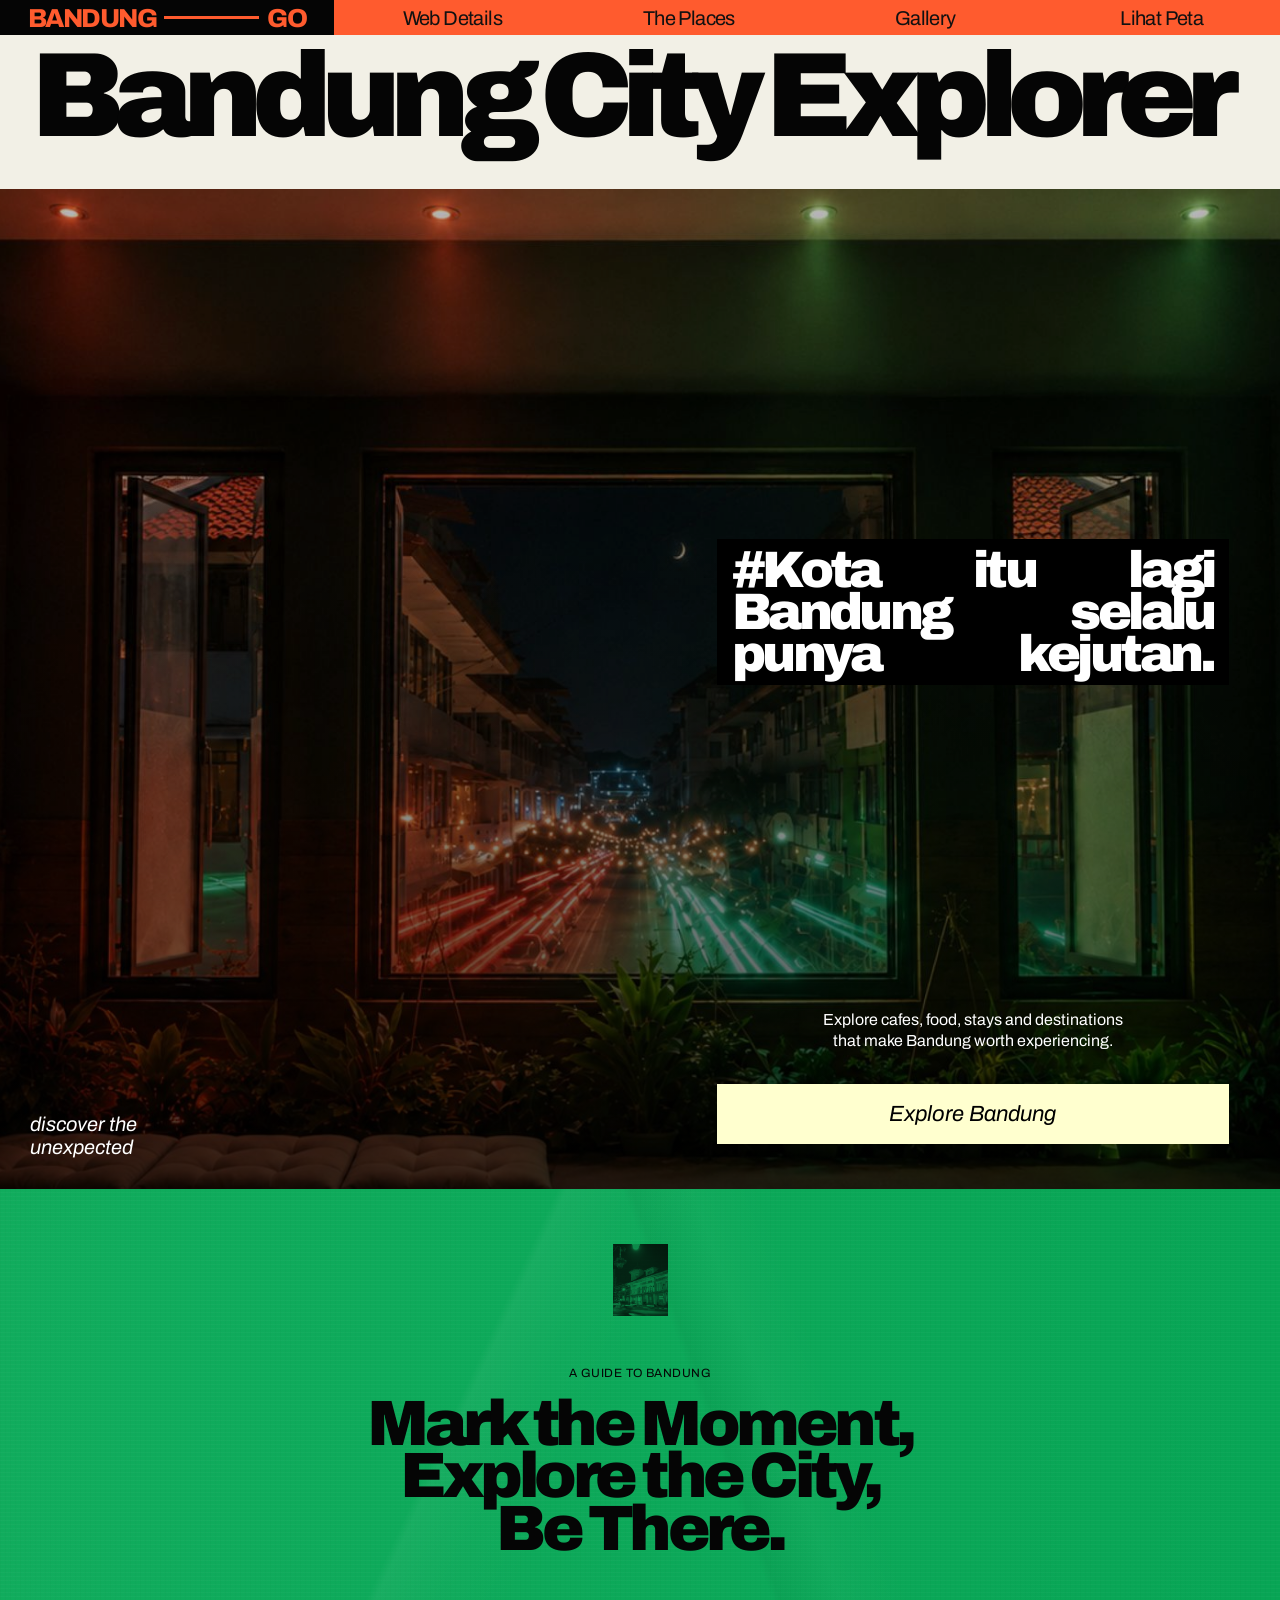
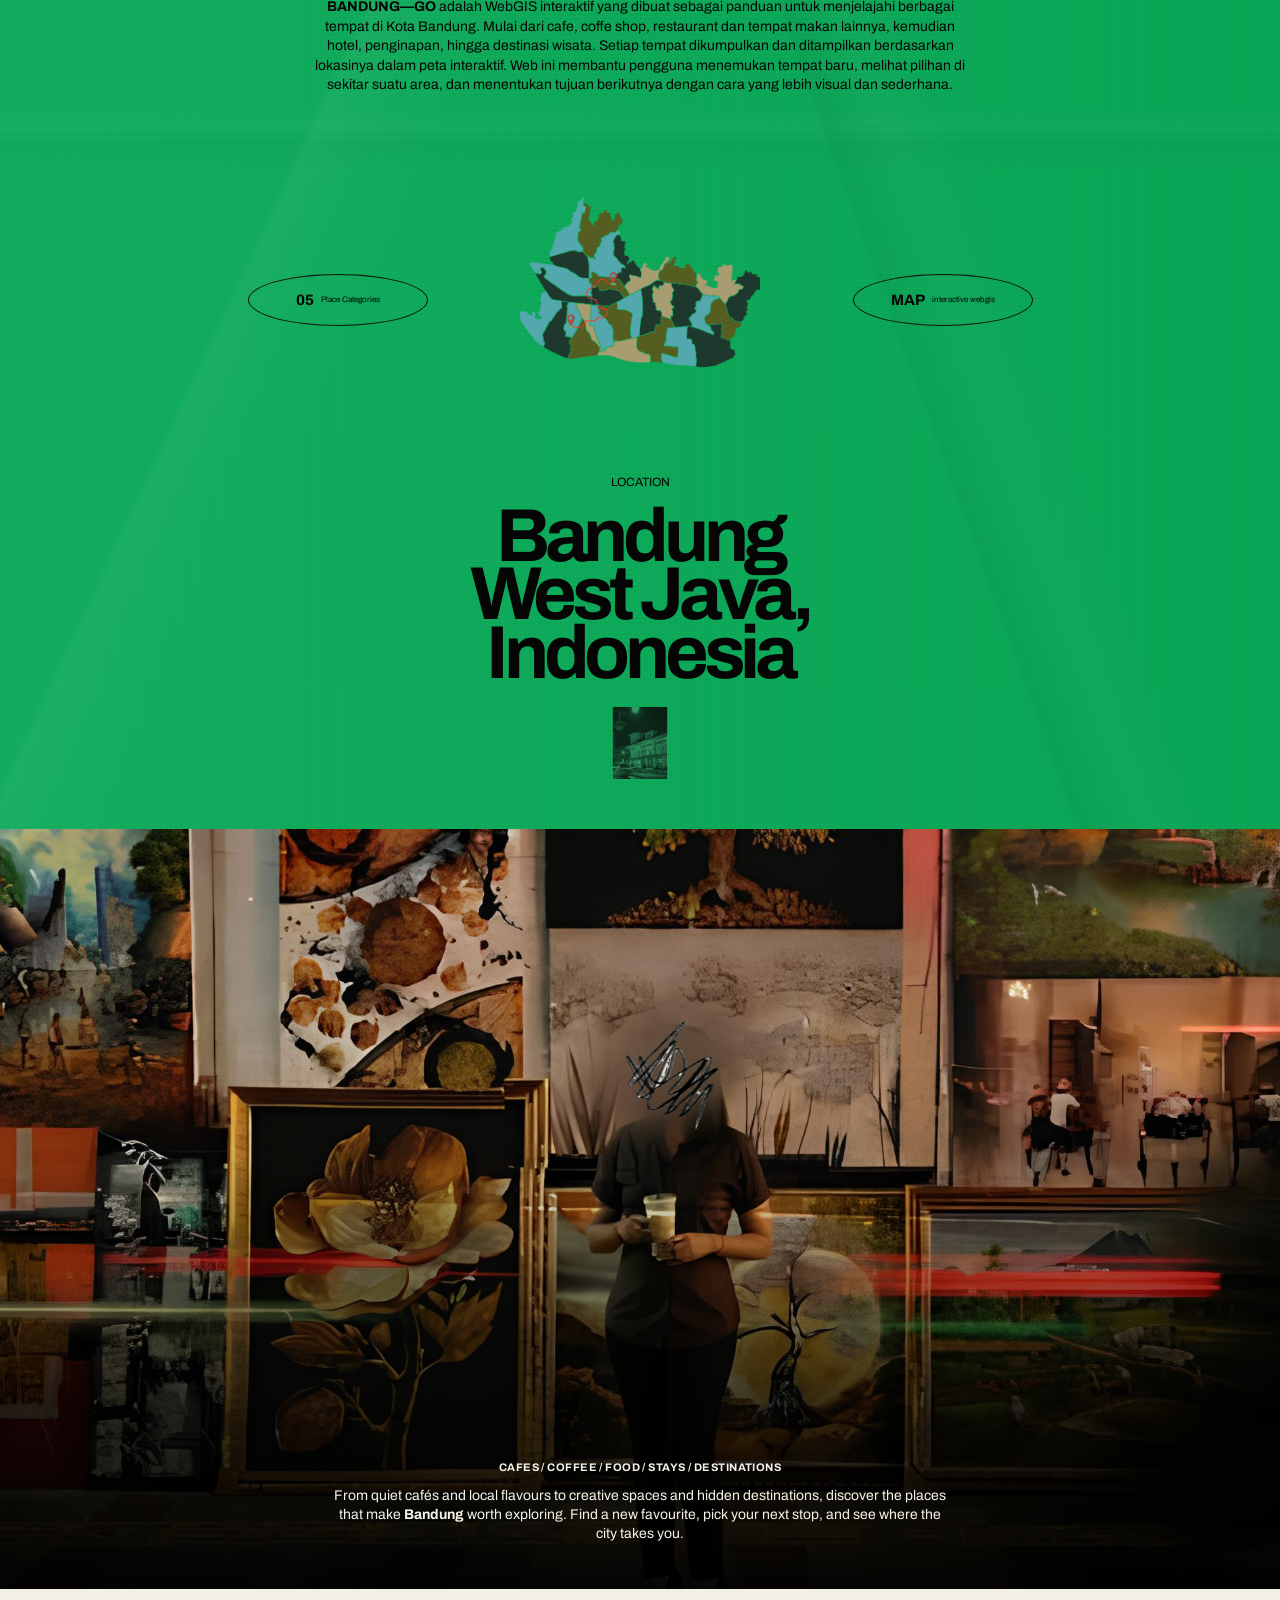
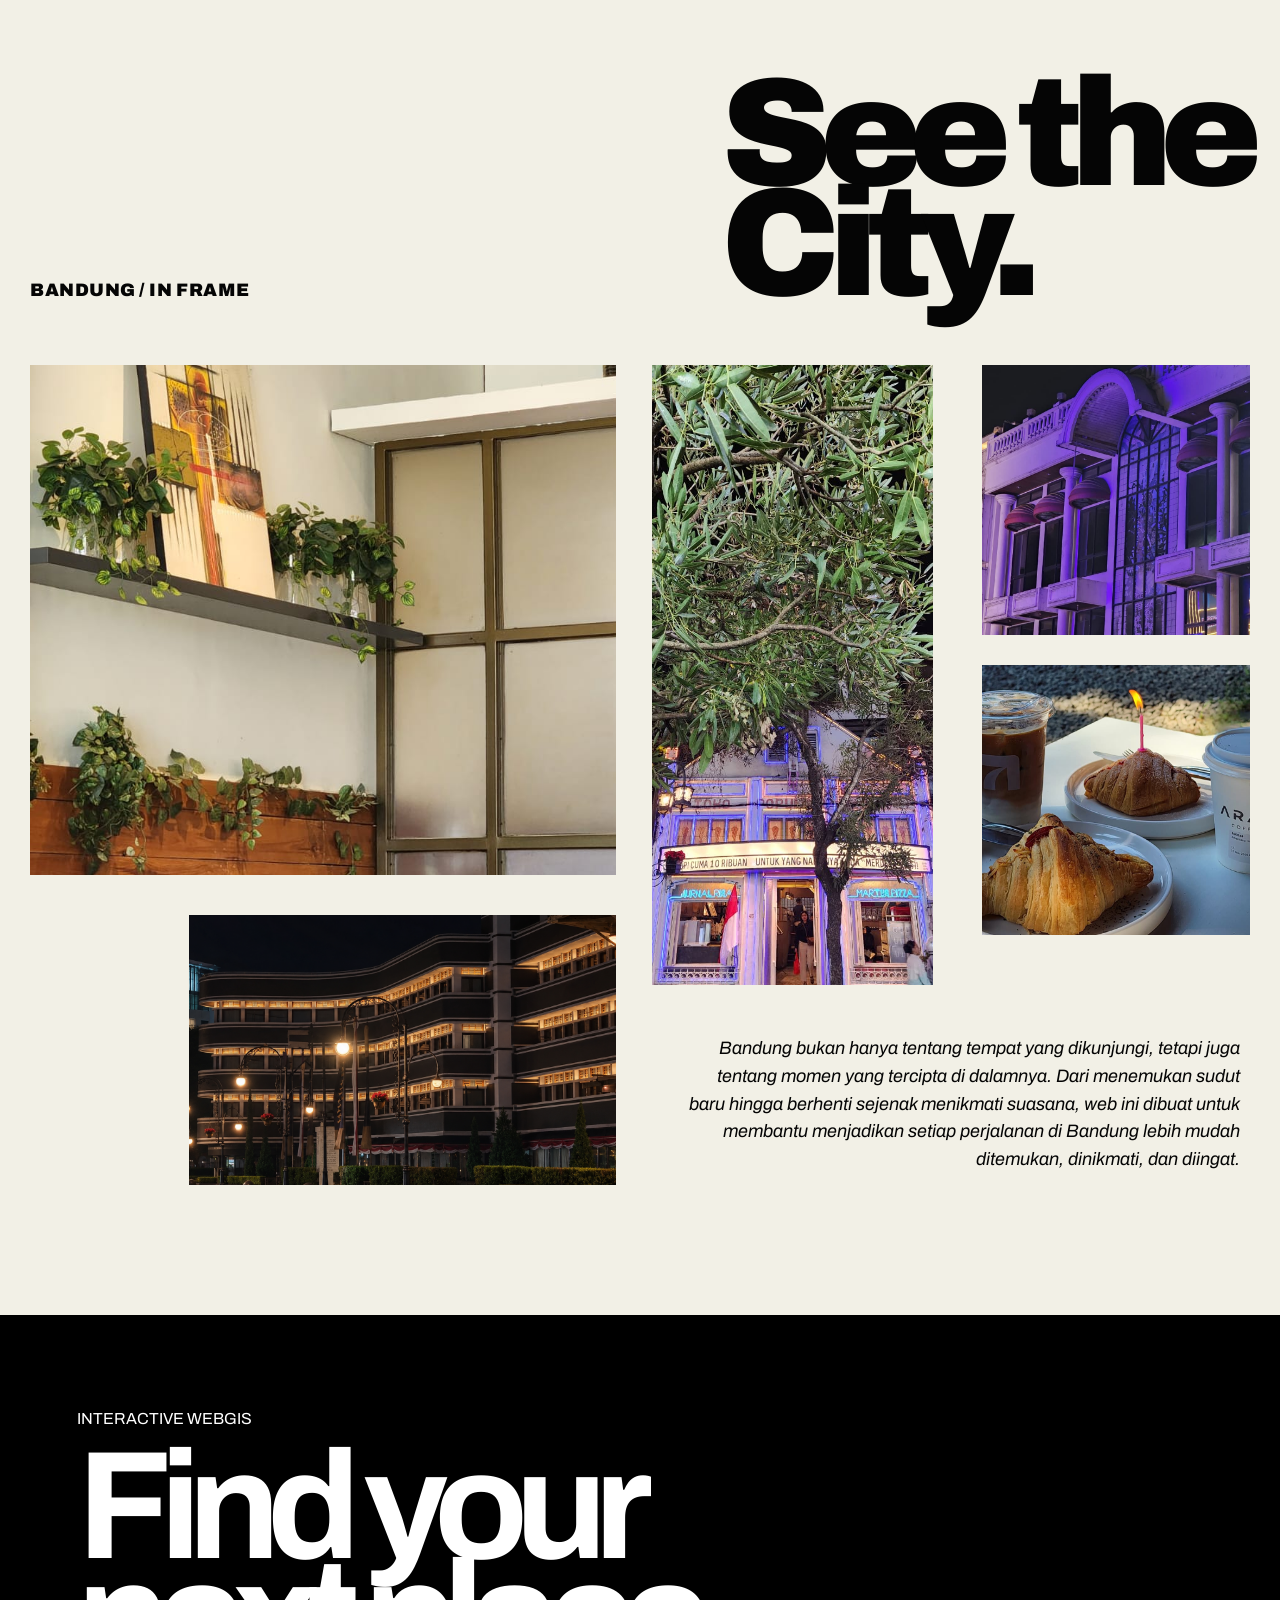
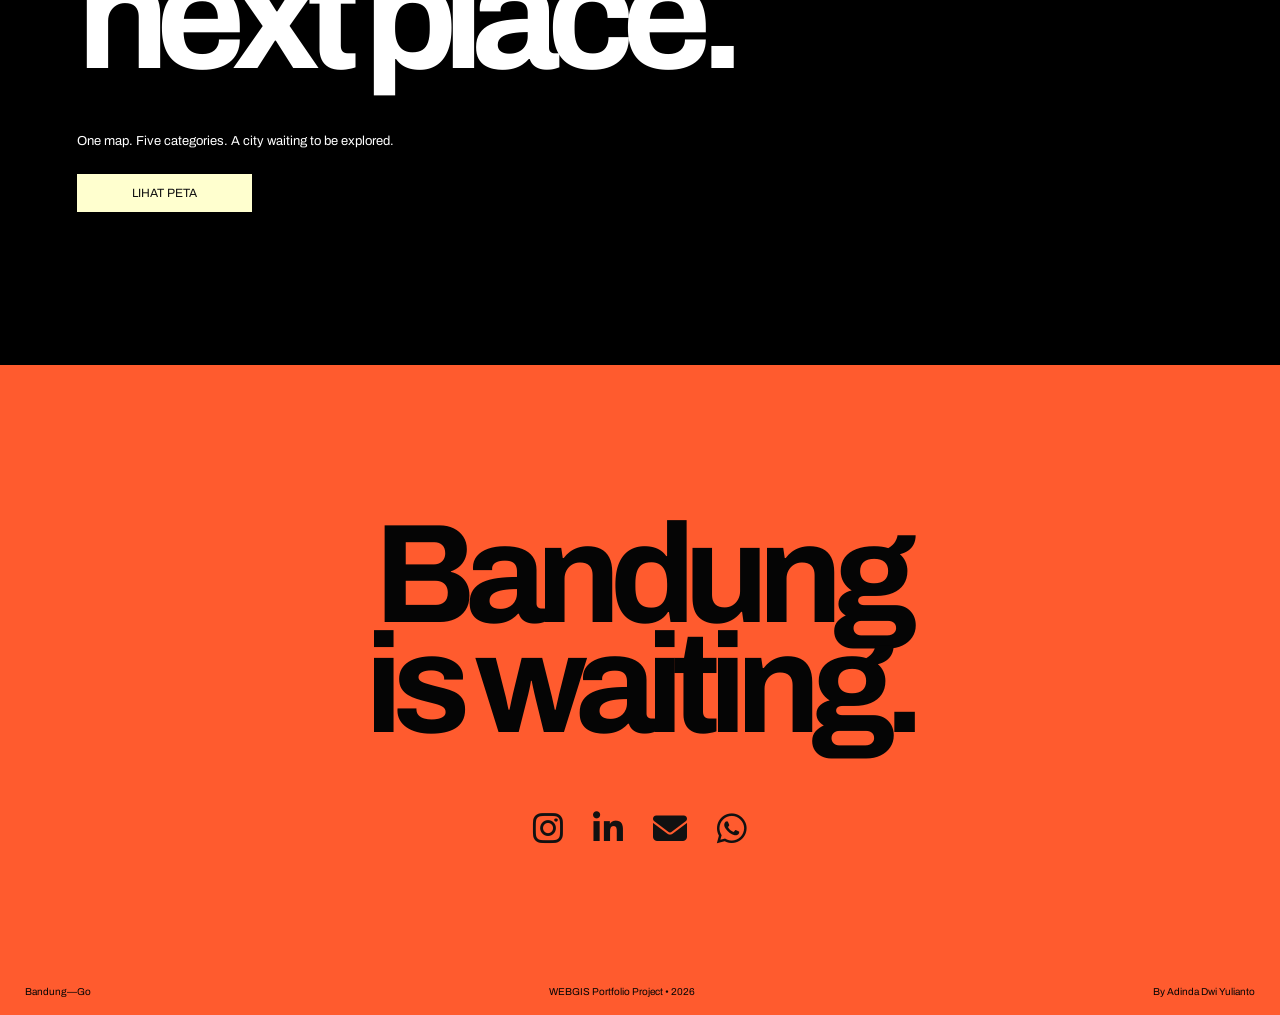
==== index.html @ 33337ced "Add files via upload" ====
<!DOCTYPE html>
<html lang="id">
<head>
  <meta charset="UTF-8">
  <meta name="viewport" content="width=device-width, initial-scale=1.0">
  <title>Bandung—Go | Discover Bandung</title>
  <link rel="stylesheet" href="css/style.css">
  <link rel="stylesheet" href="https://cdnjs.cloudflare.com/ajax/libs/font-awesome/6.7.2/css/all.min.css">
</head>

<body>

  <!-- NAVBAR -->
  <header class="navbar">

    <a class="brand" href="#home">
      <span>BANDUNG</span>
    <i></i>
    <span>GO</span>
    </a>

    <nav class="nav-links">
      <a href="#discover">Web Details</a>
      <a href="#places">The Places</a>
      <a href="#gallery">Gallery</a>
      <a href="map.html" class="map-link">
        Lihat Peta
      </a>
    </nav>
    <button class="menu-toggle" aria-label="Menu">☰</button>

  </header>

<main>

  <!-- PAGE MENU -->
  <section id="home" class="menu-section">
    <h1 class="menu-title">Bandung City Explorer</h1>
    
      <div class="menu-media">
        <img
          src="assets/img/HomePage.jpg" alt="Suasana malam Kota Bandung">

        <div class="menu-overlay-title">
          #Kota itu lagi<br>
          Bandung selalu punya kejutan.
        </div>

        <p class="menu-small left">
          discover the<br>
          unexpected
        </p>

        <div class="menu-action">
          <p class="menu-small right">
            Explore cafes, food, stays and destinations<br>
            that make Bandung worth experiencing.
          </p>

          <a href="map.html" class="menu-map-button">
            Explore Bandung
          </a>
        </div>
      </div>

  </section>

  <!-- 01 MAP DETAILS-->
  <section id="discover" class="green-section paper-texture">

    <div class="green-top-photo">
      <img src="assets/img/Page01A.jpg" alt="">
    </div>

    <p class="section-label">A GUIDE TO BANDUNG</p>

    <h2>
      Mark the Moment,<br>
      Explore the City,<br>
      Be There.
    </h2>

    <p class="green-description">
      <strong> BANDUNG—GO </strong>adalah WebGIS interaktif yang dibuat sebagai panduan untuk menjelajahi 
      berbagai tempat di Kota Bandung. Mulai dari cafe, coffe shop, restaurant dan tempat makan lainnya, 
      kemudian hotel, penginapan, hingga destinasi wisata. Setiap tempat dikumpulkan dan ditampilkan  
      berdasarkan lokasinya dalam peta interaktif. Web ini membantu pengguna menemukan tempat baru,  
      melihat pilihan di sekitar suatu area, dan menentukan tujuan berikutnya dengan cara yang lebih visual dan 
      sederhana.
    </p>

    <div class="green-feature">
      <div class="oval-info">
        <strong>05</strong>
        <small>Place Categories</small>
      </div>

      <img src="assets/img/Page01B.png" alt="Suasana tempat di Bandung">

      <div class="oval-info">
        <strong>MAP</strong>
        <small>interactive webgis</small>
      </div>
    </div>

    <div class="green-location">
      <p>LOCATION</p>
      <h3>Bandung<br>West Java,<br>Indonesia</h3>
    </div>

    <div class="green-bottom-photo">
      <img src="assets/img/Page01A.jpg" alt="">
    </div>
  </section>



  <!-- 02 THE PLACES -->
  <section id="places" class="lineup-section">

  <div class="lineup-photo">
    <img src="assets/img/Page02A.jpg"
         alt="Suasana tempat di Bandung"
         class="foto-bawah">

    <img src="assets/img/Page02B.gif"
         alt="Foto kedua"
         class="foto-atas">
</div>

  <div class="lineup-gradient"></div>

  <div class="lineup-copy">
    <p class="section-label">
      CAFES / COFFEE / FOOD / STAYS / DESTINATIONS
    </p>

    <p>
      From quiet cafés and local flavours to creative spaces and hidden destinations, 
      discover the places that make <strong>Bandung</strong> worth exploring. Find a new favourite, 
      pick your next stop, and see where the city takes you.
    </p>
  </div>

  </section>



  <!-- 03 GALLERY -->
  <section id="gallery" class="gallery-section">

    <div class="gallery-header">
      <p class="section-label">BANDUNG / IN FRAME</p>
      <h2>
        See the<br>
        City.
      </h2>
    </div>

    <div class="gallery-grid">
      <!-- FOTO 01 BESAR KIRI -->
      <div class="gallery-item gallery-main">
        <img
          src="assets/img/Page03A.jpeg"
          alt="Bandung night"
        >
      </div>

      <!-- FOTO 02 POTRAIT TENGAH -->
      <div class="gallery-item gallery-portrait">
        <img
          src="assets/img/Page03B.jpeg"
          alt="Bandung cafe"
        >
      </div>

      <!-- FOTO 03 KECIL KANAN ATAS -->
      <div class="gallery-item gallery-small-one">
        <img
          src="assets/img/Page03C.jpeg"
          alt="Bandung street"
        >
      </div>

      <!-- FOTO 04 KECIL KANAN BAWAH -->
      <div class="gallery-item gallery-small-two">
        <img
          src="assets/img/Page03D.jpeg"
          alt="Bandung city"
        >
      </div>

      <!-- FOTO 05 LANDSCAPE BAWAH -->
      <div class="gallery-item gallery-landscape">
        <img
          src="assets/img/Page03E.png"
          alt="Bandung destination"
        >
      </div>

      <!-- MAKNA WEB -->
      <div class="gallery-purpose">
        <p>
          Bandung bukan hanya tentang tempat yang dikunjungi, tetapi juga tentang
          momen yang tercipta di dalamnya. Dari menemukan sudut baru hingga
          berhenti sejenak menikmati suasana, web ini dibuat untuk membantu
          menjadikan setiap perjalanan di Bandung lebih mudah ditemukan,
          dinikmati, dan diingat.
        </p>
      </div>
    </div>
  </section>



  <!-- 04 MAP -->
  <section class="map-cta-section">
    <p class="section-label">INTERACTIVE WEBGIS</p>
    <h2>Find your<br>next place.</h2>
    <p>One map. Five categories. A city waiting to be explored.</p>
    <a href="map.html" class="cream-button">LIHAT PETA</a>
  </section>


  
  <!-- FOOTER -->
  <section id="about" class="footer-section">

    <div class="footer-content">

      <div class="footer-title">
        <h2>Bandung<br>is waiting.</h2>
      </div>

      <!-- SOCIAL MEDIA -->
      <div class="footer-social">

        <a href="https://www.instagram.com/advl06/" target="_blank" aria-label="Instagram">
          <i class="fa-brands fa-instagram"></i>
        </a>

        <a href="www.linkedin.com/in/adinda-dwi-yulianto-27j03" target="_blank" aria-label="LinkedIn">
          <i class="fa-brands fa-linkedin-in"></i>
        </a>

        <a href="mailto:adindady27@gmail.com" aria-label="Email">
          <i class="fa-solid fa-envelope"></i>
        </a>

        <a href="https://wa.me/6281221543368" target="_blank" aria-label="WhatsApp">
          <i class="fa-brands fa-whatsapp"></i>
        </a>

      </div>
    </div>

    <footer>
      <span>Bandung—Go</span>
      <span>WEBGIS Portfolio Project • 2026</span>
      <span>By Adinda Dwi Yulianto</span>
    </footer>

  </section>

</main>

<script src="js/script.js"></script>
</body>
</html>
---- css/style.css ----
@import url('https://fonts.googleapis.com/css2?family=Archivo:wght@400;500;600;700;800;900&display=swap');

:root{
  --orange:#ff5b2e;
  --green:#08a957;
  --green-dark:#087e45;
  --cream:#f2f0e6;
  --black:#050505;
  --white:#f8f7ef;
  --yellow:#ffffcf;
  --line:rgba(0,0,0,.7);
  --font:"Archivo", Arial, Helvetica, sans-serif;
}

*{margin:0;padding:0;box-sizing:border-box}
html{scroll-behavior:smooth}
body{font-family:var(--font);background:var(--cream);color:var(--black)}
img{display:block;max-width:100%}
a{color:inherit}



/* ---------------------------------------- NAVBAR MENU ----------------------------------------*/
.navbar {
  position: fixed;
  top: 0;
  left: 0;
  width: 100%;
  height: 35px;
  z-index: 9999;

  display: grid;

  /* HITAM MENGIKUTI PANJANG BRAND */
  grid-template-columns: max-content 1fr;

  background: var(--orange);
  border-bottom: 1px solid #111;

  font-size: 20px;
}

/* BANDUNG — GO */
.brand {
  height: 35px;

  display: flex;
  align-items: center;

  padding: 0 28px;

  background: #050505;
  color: var(--orange);

  text-decoration: none;

  font-size: 26px;
  font-weight: 800;
  letter-spacing: -0.06em;

  white-space: nowrap;
}

/* GARIS DI TENGAH */
.brand i {
  display: block;

  width: 95px;
  height: 3px;

  margin: 0 8px;

  background: var(--orange);

  flex-shrink: 0;
}

/* NAVIGASI SAMA RATA */
.nav-links {
  height: 35px;
  display: grid;
  grid-template-columns: repeat(4, 1fr);
  align-items: center;
  width: 100%;
}

.nav-links a {
  height: 35px;

  display: flex;
  align-items: center;
  justify-content: center;

  color: #111;
  background: var(--orange);

  text-decoration: none;

  font-size: 20px;
  font-weight: 400;

  letter-spacing: -0.03em;

  white-space: nowrap;
}

.nav-links .map-link {
  font-size: 20px;
  font-weight: 400;
}

/* HOVER */
.nav-links a:hover {
  background: #050505;
  color: var(--orange);
}

/* MOBILE */
.menu-toggle {
  display: none;
  background: transparent;
  border: 0;
  color: #111;
  font-size: 20px;
}



/* ----------------------------------------- PAGE MENU -----------------------------------------*/
.menu-section {
  padding: 50px 0 0;
  background: var(--cream);
  position: relative;
}

/* TITLE */
.menu-title {
  position: relative;
  z-index: 2;
  width: 100%;
  text-align: center;
  font-size: clamp(65px, 11vw, 120px);
  line-height: 0.78;
  letter-spacing: -0.09em;
  font-weight: 900;
  margin: 0 auto 45px;
  padding: 0;
  transform: translateX(-10px);
}

/* MEDIA / FOTO */
.menu-media {
  width: 100%;
  /* DIBUAT LEBIH PANJANG KE BAWAH */
  height: calc(100vh + 100px);
  min-height: 900px;
  position: relative;
  overflow: hidden;
}

.menu-media img {
  width: 100%;
  height: 100%;
  object-fit: cover;
  filter: brightness(0.72);
  display: block;
}

/* DARK GRADIENT */
.menu-media::after {
  content: "";
  position: absolute;
  inset: 0;
  background:
    linear-gradient(
      to bottom,
      transparent 30%,
      rgba(0, 0, 0, 0.15) 55%,
      rgba(0, 0, 0, 0.65) 100%
    );
  pointer-events: none;
  z-index: 1;
}

/* MAIN IMAGE TITLE */
.menu-overlay-title {
  position: absolute;
  z-index: 3;
  right: 4%;
  width: 40%;
  top: 35%; /* DITURUNKAN */
  background: #000;
  color: #fff;
  padding: 10px 15px;
  box-sizing: border-box;
  text-align: justify;
  text-align-last: justify;
  font-size: clamp(30px, 4vw, 62px);
  line-height: 0.82;
  letter-spacing: -0.07em;
  font-weight: 900;
}

/* SMALL TEXT */
.menu-small {
  position: absolute;
  z-index: 3;
  color: #fff;
  font-size: 20px;
  line-height: 1.15;
  bottom: 30px;
}

/* LEFT */
.menu-small.left {
  left: 30px;
  font-style: italic;
}

/* ACTION AREA */
.menu-action {
  position: absolute;
  z-index: 4;
  right: 4%;
  bottom: 45px;
  width: 40%;
  display: flex;
  flex-direction: column;
  align-items: center;
  gap: 32px;
}

/* DESCRIPTION */
.menu-small.right {
  position: static;
  color: #fff;
  margin: 0;
  text-align: center;
  font-size: 16px;
  line-height: 1.3;
  width: 100%;
}

/* MAP BUTTON */
.menu-map-button {
  position: static;
  width: 100%;
  height: 60px;
  display: flex;
  align-items: center;
  justify-content: center;
  background: var(--yellow);
  color: #000;
  text-decoration: none;
  font-size: 22px;
  font-style: italic;
  font-weight: 400;
  transition: all 0.25s ease;
}

/* HOVER */
.menu-map-button:hover {
  background: #000;
  color: #fff;
}



/* ------------------------------------ PAGE 01 MAP DETAILS ------------------------------------*/
.green-section{
  min-height:1240px;
  padding:55px 20px 55px;
  text-align:center;
  position:relative;
  overflow:hidden;
  background:var(--green);
}

/* ----- PAPER TEXTURE ----- */
.paper-texture{
  background-color:var(--green);

  background-image:
    /* Tekstur Dasar */
    repeating-linear-gradient(
      0deg,
      rgba(255,255,255,.025) 0 1px,
      transparent 1px 4px
    ),

    repeating-linear-gradient(
      90deg,
      rgba(0,0,0,.018) 0 1px,
      transparent 1px 5px
    ),

    /* Lipatan Diagonal Besar */
    linear-gradient(
      115deg,
      transparent 0%,
      transparent 30%,
      rgba(255,255,255,.045) 30.5%,
      rgba(255,255,255,.015) 34%,
      transparent 38%
    ),

    linear-gradient(
      70deg,
      transparent 0%,
      transparent 62%,
      rgba(0,0,0,.035) 62.5%,
      rgba(255,255,255,.025) 66%,
      transparent 70%
    ),

    /* Lipatan Horizontal */
    linear-gradient(
      180deg,
      transparent 0%,
      transparent 42%,
      rgba(255,255,255,.025) 43%,
      rgba(0,0,0,.025) 45%,
      transparent 47%
    ),

    /* Warna Dasar */
    linear-gradient(
      90deg,
      rgba(255,255,255,.035),
      rgba(0,0,0,.025)
    );
}

/* ----- FOTO ATAS ----- */
.green-top-photo{
  width:55px;
  height:72px;

  margin:0 auto 50px;

  overflow:hidden;
}

.green-top-photo img{
  width:100%;
  height:100%;

  object-fit:cover;

  filter:grayscale(1) contrast(.8);
  mix-blend-mode:multiply;
}

    /* EFEK HIJAU FOTO ATAS */
    .green-bottom-photo::after{
      content:"";
      position:absolute;
      inset:0;
      background:#08a957;
      opacity:.8;
      mix-blend-mode:multiply;
      pointer-events:none;
    }

/* ----- LABEL ----- */
.green-section .section-label{
  font-size:12px;
  letter-spacing:.04em;

  margin-bottom:18px;
}


/* ----- MAIN TITLE ----- */
.green-section h2{
  font-size:clamp(38px,5vw,68px);
  line-height:.82;
  letter-spacing:-.07em;
  font-weight:900;
}


/* ----- DESKRIPSI ----- */
.green-description{
  max-width:650px;

  margin:42px auto 50px;

  font-size:14px;
  line-height:1.4;
}

/* ----- FEATURE ----- */
.green-feature{
  width:min(900px,95%);

  margin:auto;

  display:grid;
  grid-template-columns:1fr 240px 1fr;

  align-items:center;

  gap:35px;
}

/* ----- FOTO TENGAH ----- */
.green-feature img{
  width:240px;
  height:310px;

  object-fit:cover;

  margin:auto;
}

/* ----- OVAL ----- */
.oval-info{
  width:180px;
  min-height:52px;

  margin:auto;

  border:1px solid #111;
  border-radius:50%;

  display:flex;
  align-items:center;
  justify-content:center;

  gap:7px;

  padding:6px 14px;
}

    /* angka / MAP */
    .oval-info strong{
      font-size:15px;
    }

    .oval-info small{
      font-size:8px;
    }


/* ----- LOCATION ----- */
.green-location{
  margin-top:20px;
}

.green-location p{
  font-size:12px;

  margin-bottom:18px;
}

.green-location h3{
  font-size:clamp(42px,6vw,75px);
  line-height:.78;
  letter-spacing:-.07em;
  margin:0;
  padding-bottom:70px;
}

/* ----- FOTO BAWAH ----- */
.green-bottom-photo{
  position:absolute;

  width:55px;
  height:72px;

  left:50%;
  bottom:50px;

  transform:translateX(-50%);
  margin:0;

  overflow:hidden;
}

.green-bottom-photo img{
  width:100%;
  height:100%;

  object-fit:cover;

  filter:grayscale(1) contrast(.8);
  mix-blend-mode:multiply;
}

    /* EFEK HIJAU FOTO BAWAH */
    .green-bottom-photo::after{
      content:"";
      position:absolute;
      inset:0;
      background:#08a957;
      opacity:.8;
      mix-blend-mode:multiply;
      pointer-events:none;
    }



/* --------------------------------------- PAGE 02 PLACE ---------------------------------------*/
.lineup-section{
  position:relative;
  width:100%;
  height:760px;
  min-height:760px;

  background:#000;

  overflow:hidden;
}

/* ----- GIF / FOTO ----- */
.lineup-photo {
    position: absolute;
    inset: 0;
    width: 100%;
    height: 100%;
    overflow: hidden;
}

.lineup-photo img {
    position: absolute;
    inset: 0;
    width: 100%;
    height: 100%;
    object-fit: cover;
    object-position: center;
    display: block;
}

.lineup-photo .foto-bawah {
    z-index: 1;
}

.lineup-photo .foto-atas {
    z-index: 2;
}

/* ----- BLACK GRADIENT ----- */
.lineup-gradient{
  position:absolute;
  inset:0;
  z-index:2;
  pointer-events:none;
  background:
    linear-gradient(
      to bottom,
      rgba(0,0,0,0) 35%,
      rgba(0,0,0,.08) 45%,
      rgba(0,0,0,.35) 60%,
      rgba(0,0,0,.72) 78%,
      rgba(0,0,0,.95) 100%
    );
}

/* ----- TEXT DI BAWAH ----- */
.lineup-copy{
  position:absolute;
  z-index:3;
  left:50%;
  bottom:45px;
  transform:translateX(-50%);
  width:min(720px,88%);
  text-align:center;
  color:#f6f3e8;
}

    /* LABEL */
    .lineup-copy .section-label{
      margin-bottom:14px;
      font-size:11px;
      font-weight:700;
      letter-spacing:.04em;
    }

    /* DESKRIPSI */
    .lineup-copy > p:not(.section-label){
      max-width:620px;
      margin:0 auto;
      font-size:14px;
      line-height:1.35;
    }


    
/* -------------------------------------- PAGE 03 GALLERY --------------------------------------*/
.gallery-section {
  min-height: 1100px;
  padding: 90px 30px 100px;
  background: var(--cream);
  overflow: hidden;
}

.gallery-header {
  display: flex;
  justify-content: space-between;
  align-items: flex-end;
  margin-bottom: 65px;
}

.gallery-header .section-label {
  font-size: 18px;
  font-weight: 900;
  letter-spacing: 0.03em;
}

.gallery-header h2 {
  font-size: clamp(80px, 12vw, 170px);
  line-height: 0.72;
  letter-spacing: -0.08em;
  font-weight: 900;
}

/* ----- GALLERY GRID ----- */
.gallery-grid {
  position: relative;
  width: 100%;
  max-width: 1400px;
  min-height: 850px;
  margin: 0 auto;
}

/* ----- GALLERY ITEM ----- */
.gallery-item {
  position: absolute;
  overflow: hidden;
  background: #111;
  cursor: pointer;
}

.gallery-item img {
  width: 100%;
  height: 100%;
  display: block;
  object-fit: cover;

  transform: scale(1.12);

  transition:
    transform 1.1s cubic-bezier(.2, .65, .25, 1),
    filter 0.6s ease;
}

/* ----- HOVER ----- */
.gallery-item:hover img {
  transform: scale(1);
  filter: brightness(0.88);
}

/* ----- FOTO 01 BESAR KIRI ----- */
.gallery-main {
  left: 0;
  top: 0;

  width: 48%;
  height: 510px;
}

/* ----- FOTO 02 POTRAIT TENGAH ----- */
.gallery-portrait {
  left: 51%;
  top: 0;

  width: 23%;
  height: 620px;
}

/* ----- FOTO 03 KECIL KANAN ATAS ----- */
.gallery-small-one {
  right: 0;
  top: 0;

  width: 22%;
  height: 270px;
}

/* ----- FOTO 04 KECIL KANAN BAWAH ----- */
.gallery-small-two {
  right: 0;
  top: 300px;

  width: 22%;
  height: 270px;
}

/* ----- FOTO 05 LANDSCAPE BAWAH ----- */
.gallery-landscape {
  left: 13%;
  top: 550px;

  width: 35%;
  height: 270px;
}

/* HOVER */
.gallery-item::after {
  content: "";
  position: absolute;
  inset: 0;

  background: rgba(0, 0, 0, 0);

  transition: background 0.5s ease;

  pointer-events: none;
}

.gallery-item:hover::after {
  background: rgba(0, 0, 0, 0.05);
}

/* ----- GALLERY PURPOSE ----- */
.gallery-purpose {
  position: absolute;

  right: 0;
  top: 650px;

  width: 47%;

  box-sizing: border-box;

  padding: 20px 10px 20px 10px;

  text-align: right;

  z-index: 10;
}

.gallery-purpose p {
  font-size: 18px;
  line-height: 1.55;
  font-weight: 400;
  font-style: italic;

  margin: 0;
}



/* ------------------------------------- PAGE 04 OPEN MAP --------------------------------------*/
.map-cta-section{
  min-height:650px;
  background:#000;
  color:#fff;
  padding:95px 6vw;
}

.map-cta-section h2{
  font-size:clamp(75px,12vw,175px);
  line-height:.72;
  letter-spacing:-.085em;
  margin:25px 0 60px
}

.map-cta-section>p:not(.section-label){
  max-width:370px;
  font-size:13px;
  line-height:1.25;
  margin-bottom:25px
}

.cream-button{
  display:inline-block;
  background:var(--yellow);
  color:#111;
  text-decoration:none;
  padding:12px 55px;
  font-size:12px
}



/* ------------------------------------------- FOOTER ------------------------------------------*/
.footer-section{
  min-height:650px;
  background:var(--orange);
  padding:40px 25px 20px;
  position:relative;
}

.footer-content{
  height:560px;

  display:flex;
  flex-direction:column;
  justify-content:center;
  align-items:center;

  text-align:center;
}

.footer-title h2{
  font-size:clamp(72px,11vw,160px);
  line-height:.78;
  letter-spacing:-.08em;
  margin:0;
}

/* ----- SOCIAL ----- */
.footer-social{
  display:flex;
  gap:30px;
  margin-top:70px;
}

.footer-social a{
  color:#111;
  font-size:34px;
  transition:.3s ease;
}

.footer-social a:hover{
  transform:translateY(-4px);
  opacity:.75;
}

/* ----- FOOTER BAWAH ----- */
.footer-section footer{
  position:absolute;
  bottom:18px;
  left:25px;
  right:25px;

  display:flex;
  justify-content:space-between;
  align-items:center;

  font-size:10px;
}


@media(max-width:760px){

  .navbar{
    grid-template-columns:1fr 40px;
    height:38px;
  }

  .nav-links,
  .nav-about{
    display:none;
  }

  .menu-toggle{
    display:block;
    justify-self:end;
  }

  .menu-section{
    padding-top:54px;
  }

  .menu-title{
    font-size:15vw;
  }

  .menu-media{
    height:72vh;
    min-height:520px;
  }

  .menu-overlay-title{
    right:10px;
    top:40%;
    max-width:72%;
    font-size:34px;
  }

  .menu-small.right{
    width:55%;
    right:12px;
  }

  .menu-map-button{
    left:15px;
    right:15px;
    text-align:center;
    bottom:15px;
  }

  .green-section{
    min-height:1050px;
  }

  .green-feature{
    grid-template-columns:1fr;
    gap:25px;
  }

  .green-feature img{
    width:190px;
    height:250px;
  }

  .green-feature .oval-info{
    max-width:310px;
    margin:auto;
  }

  .lineup-section{
    min-height:720px;
  }

  .lineup-heading{
    font-size:11vw;
    grid-template-columns:1fr 1fr;
  }

  .lineup-heading span:nth-child(3){
    display:none;
  }

  .lineup-heading strong{
    grid-column:1/-1;
  }

  .lineup-photo{
    height:680px;
  }

  .place-marquee{
    overflow:hidden;
    justify-content:flex-start;
    gap:25px;
    white-space:nowrap;
  }

  .gallery-section{
    padding:70px 15px;
  }

  .gallery-header{
    display:block;
  }

  .gallery-grid{
    min-height:900px;
  }

  .gallery-large{
    width:72%;
    height:480px;
  }

  .gallery-one{
    width:45%;
    height:260px;
    right:0;
    top:430px;
  }

  .gallery-two{
    width:43%;
    height:250px;
    left:12%;
    bottom:0;
  }

  .footer-contact{
    display:block;
  }

  .footer-contact p{
    text-align:left;
    margin-top:25px;
  }

  .footer-section footer{
    position:static;
    margin-top:70px;
    display:block;
  }

  .footer-section footer span{
    display:block;
    margin-top:8px;
  }

}
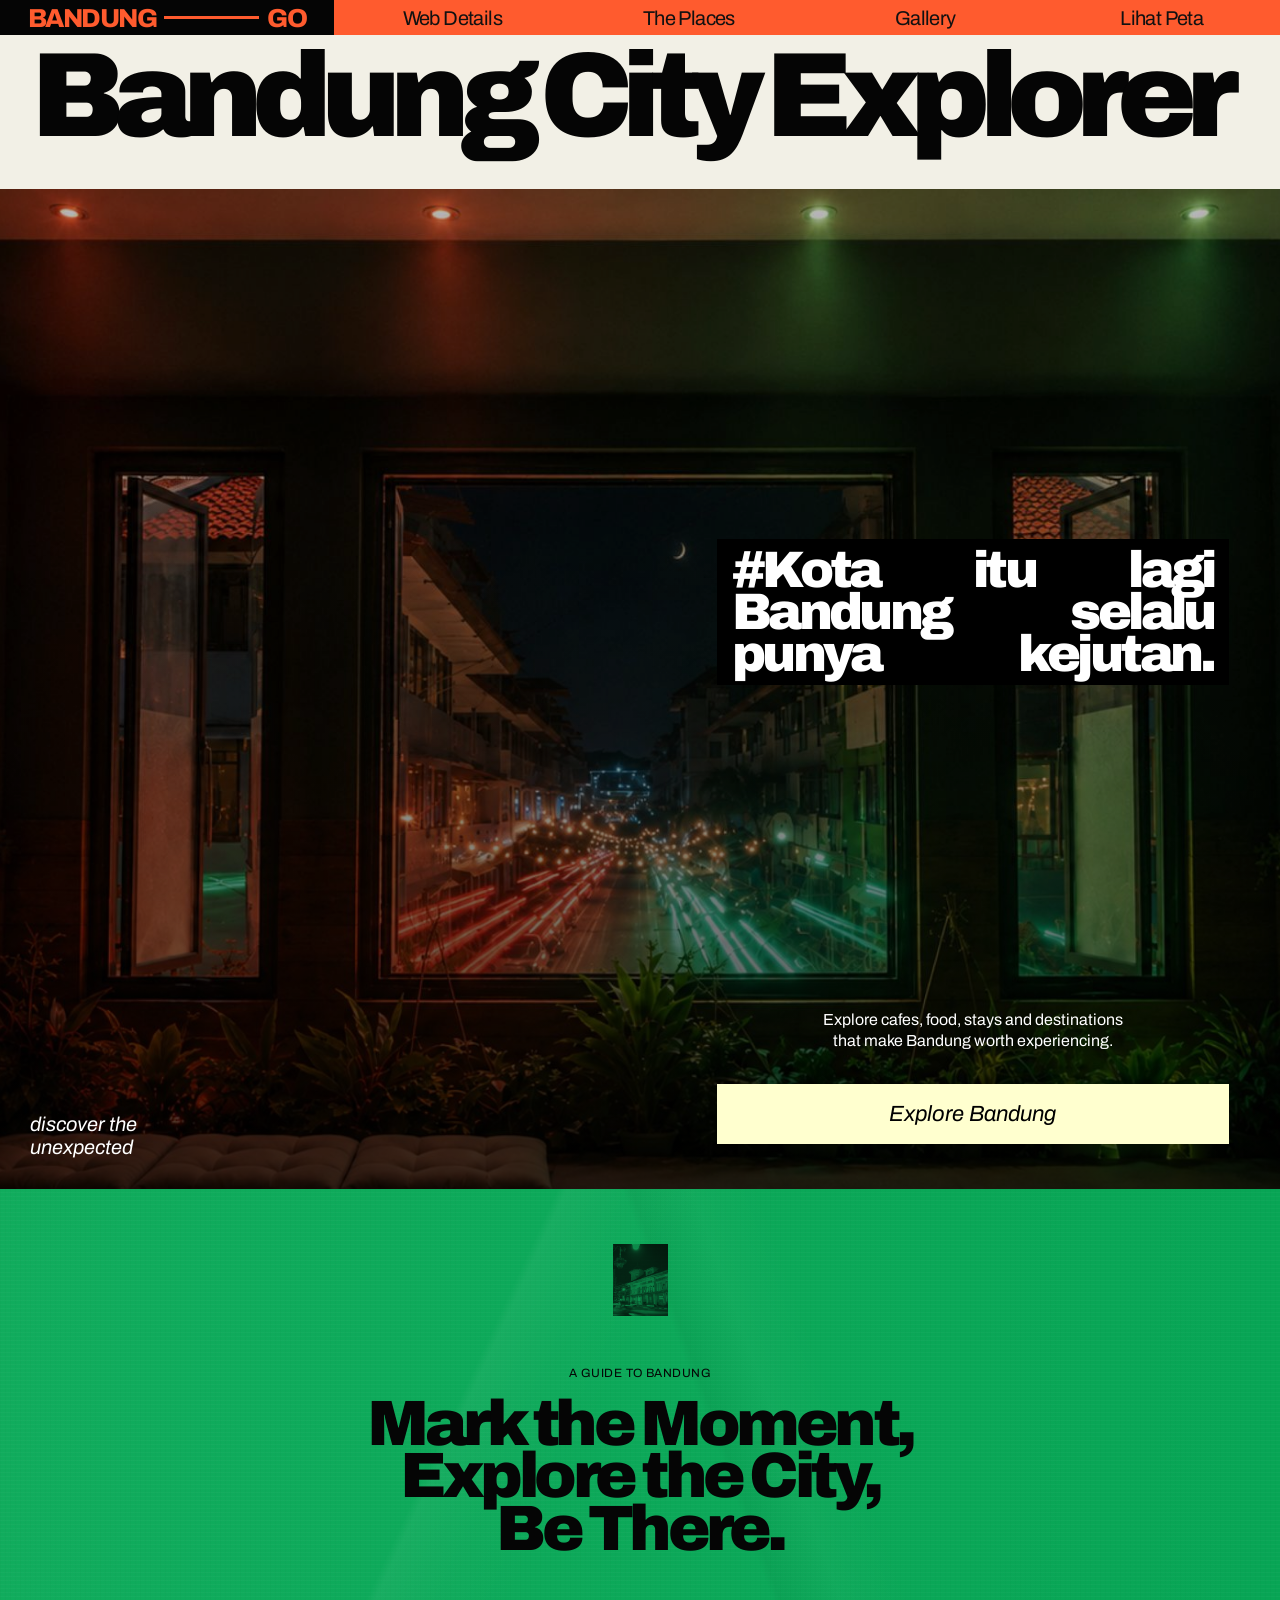
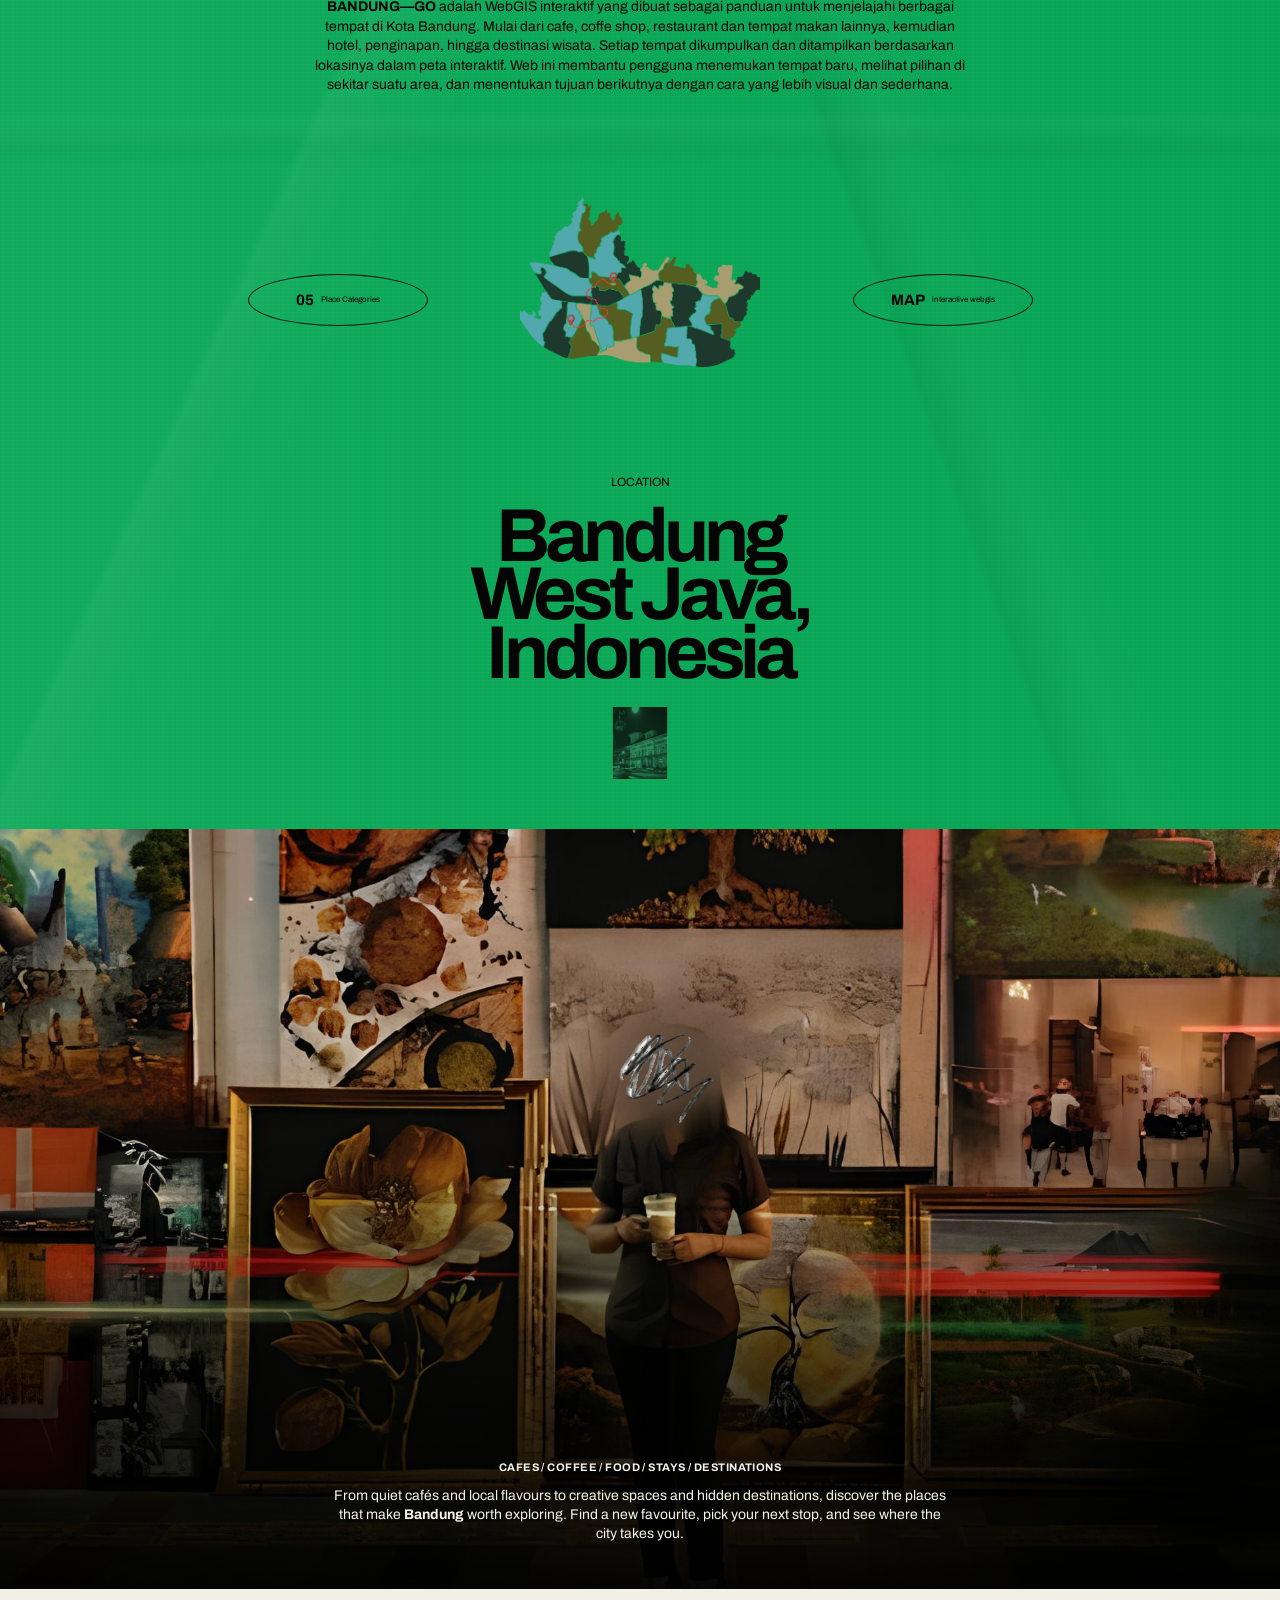
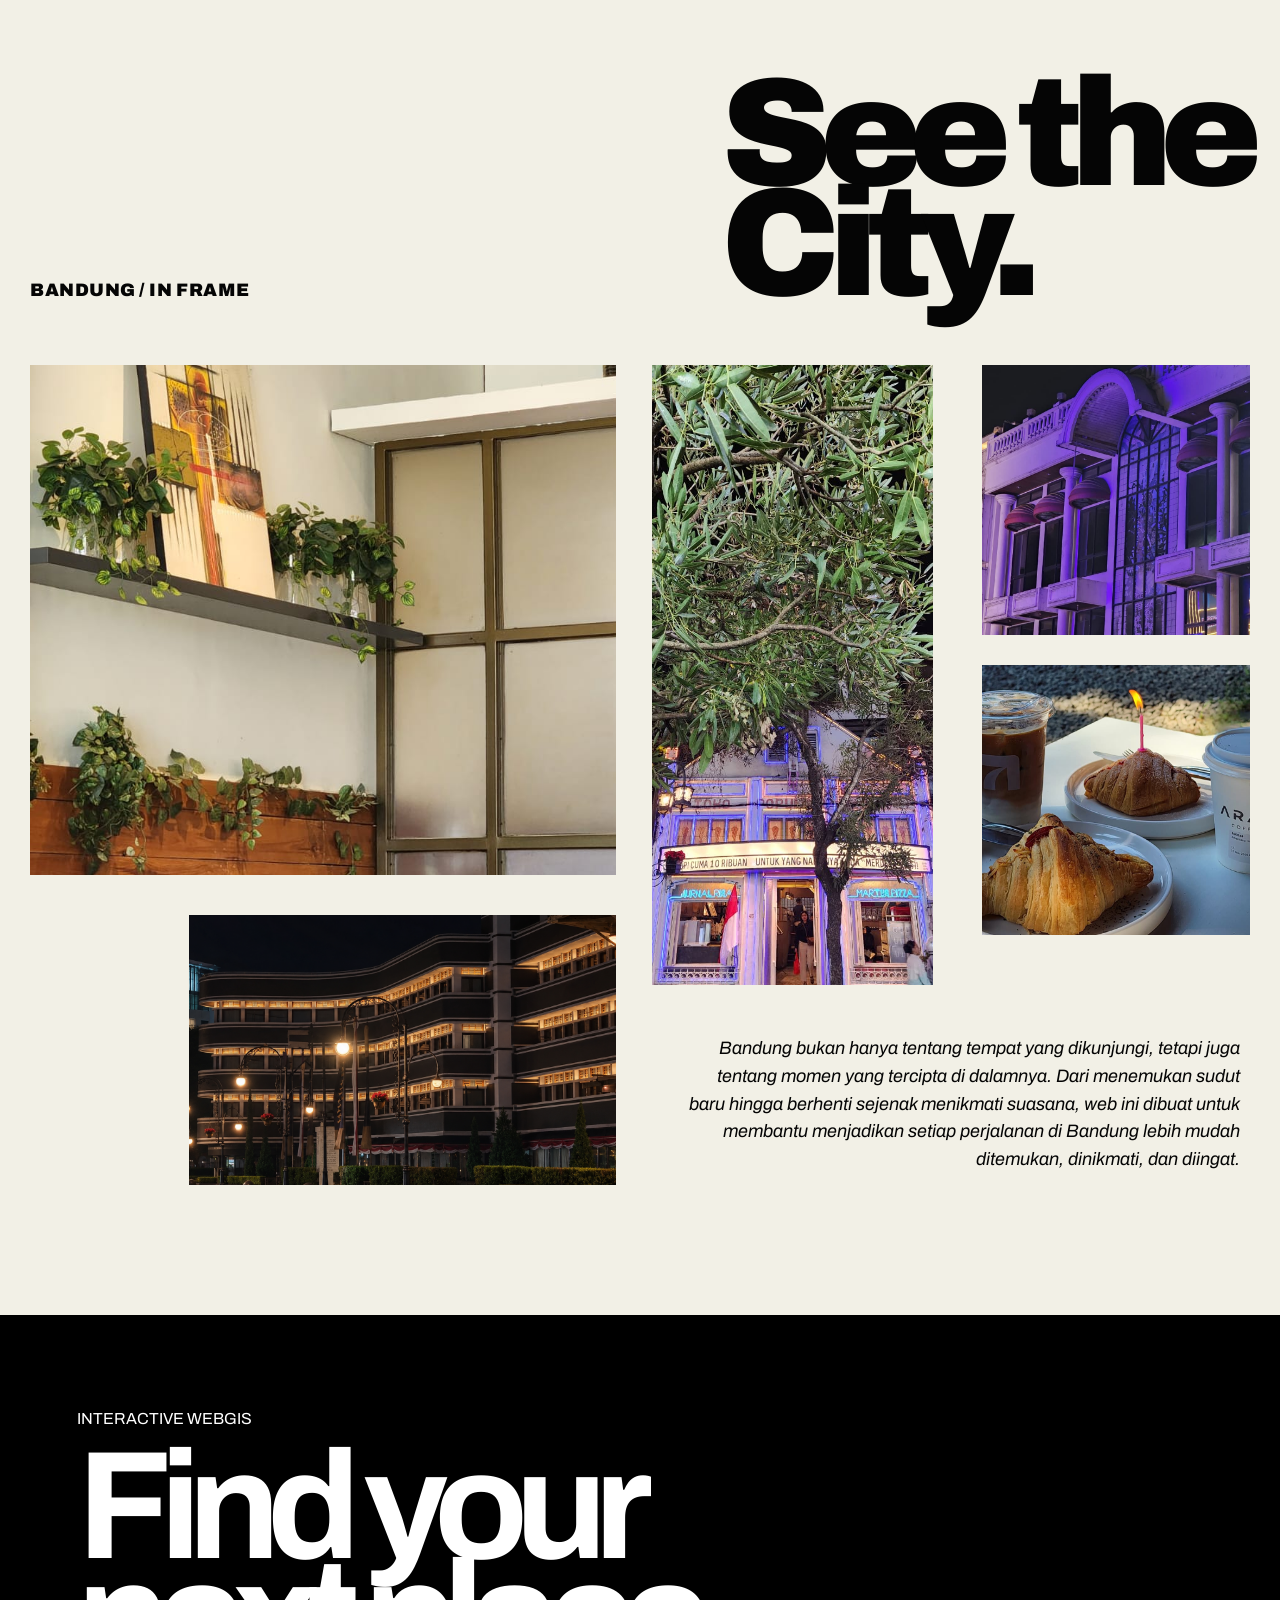
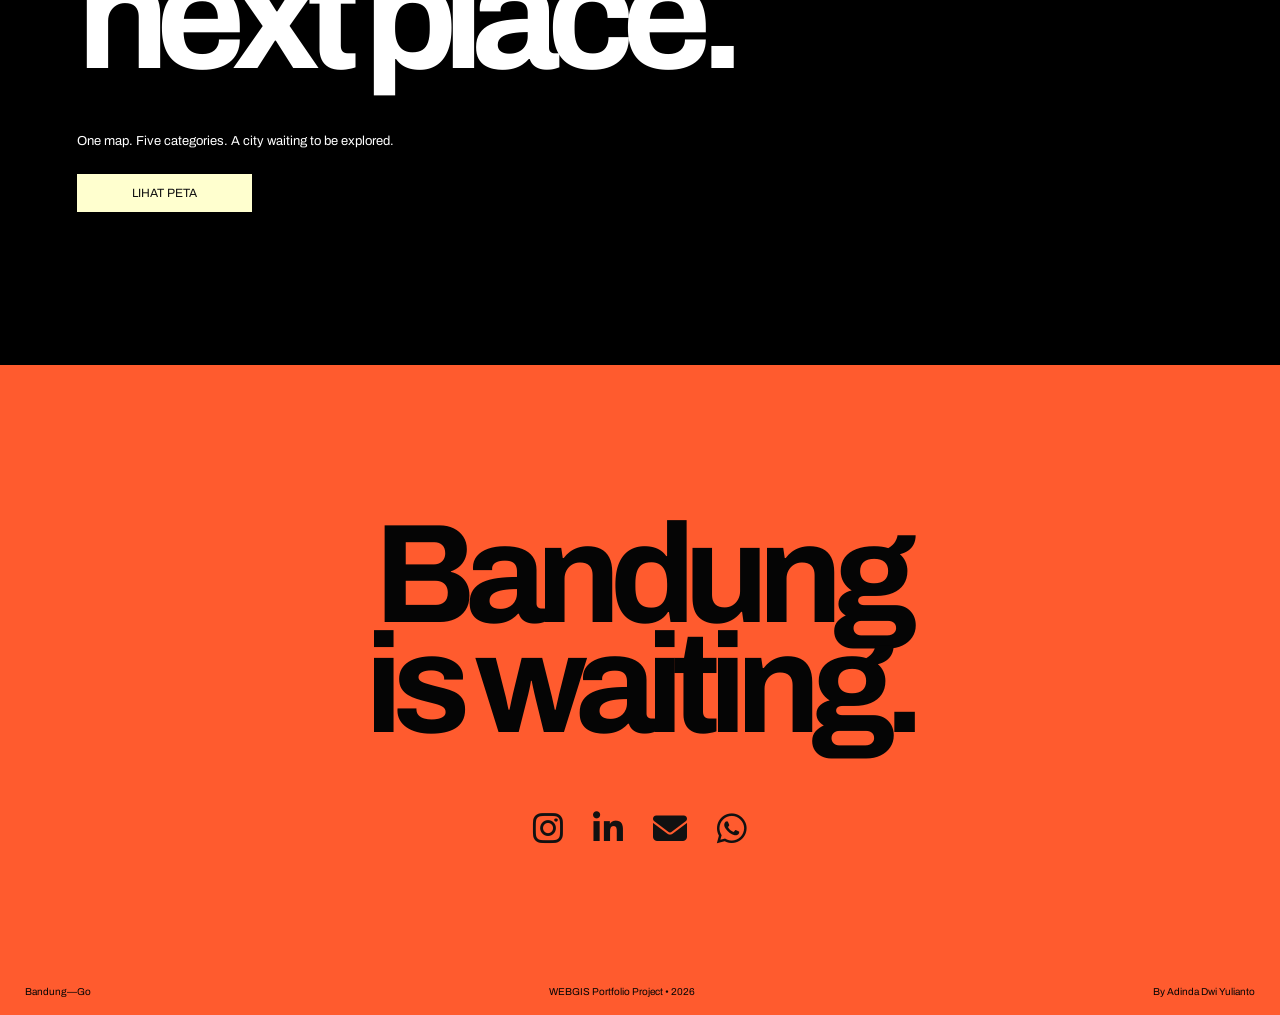
==== commit 98bb5c41: "Add File" ====
--- a/index.html
+++ b/index.html
@@ -27,7 +27,9 @@
         Lihat Peta
       </a>
     </nav>
-    <button class="menu-toggle" aria-label="Menu">☰</button>
+    <button class="menu-toggle" aria-label="Menu" aria-expanded="false">
+    ☰
+    </button>
 
   </header>
 
--- a/css/style.css
+++ b/css/style.css
@@ -851,6 +851,44 @@
     justify-self:end;
   }
 
+    .navbar{
+    position:fixed;
+    z-index:9999;
+  }
+
+  .menu-toggle{
+    width:40px;
+    height:38px;
+    display:flex;
+    align-items:center;
+    justify-content:center;
+    cursor:pointer;
+    position:relative;
+    z-index:10001;
+  }
+
+  .nav-links.mobile-open{
+    display:flex;
+    position:absolute;
+    top:38px;
+    left:0;
+    width:100%;
+    height:auto;
+    flex-direction:column;
+    background:var(--orange);
+    border-bottom:1px solid #111;
+  }
+
+  .nav-links.mobile-open a{
+    width:100%;
+    min-height:52px;
+    height:auto;
+    justify-content:flex-start;
+    padding:0 20px;
+    border-bottom:1px solid rgba(0,0,0,.2);
+    font-size:16px;
+  }
+
   .menu-section{
     padding-top:54px;
   }
@@ -860,31 +898,70 @@
   }
 
   .menu-media{
-    height:72vh;
-    min-height:520px;
+  height:calc(100svh - 100px);
+  min-height:500px;
+  max-height:750px;
   }
 
   .menu-overlay-title{
-    right:10px;
-    top:40%;
-    max-width:72%;
-    font-size:34px;
+  right:15px;
+  left:15px;
+  top:auto;
+  bottom:190px;
+  width:auto;
+  max-width:none;
+
+  font-size:clamp(30px, 9vw, 42px);
+  line-height:.85;
+
+  text-align:left;
+  text-align-last:auto;
+  }
+
+  .menu-action{
+  left:15px;
+  right:15px;
+  bottom:20px;
+  width:auto;
+  gap:16px;
   }
 
   .menu-small.right{
-    width:55%;
-    right:12px;
+    width:100%;
+    font-size:13px;
+    line-height:1.4;
+  }
+
+  .menu-small.left{
+    left:15px;
+    bottom:145px;
+    font-size:14px;
   }
 
   .menu-map-button{
-    left:15px;
-    right:15px;
-    text-align:center;
-    bottom:15px;
-  }
+    width:100%;
+    height:52px;
+    font-size:17px;
+  } 
 
   .green-section{
-    min-height:1050px;
+  min-height:auto;
+  padding-top:70px;
+  padding-bottom:70px;
+  }
+
+  .green-section h2{
+  font-size:clamp(42px, 12vw, 70px);
+  line-height:.85;
+  }
+
+  .green-description{
+    width:calc(100% - 30px);
+    max-width:none;
+    margin-left:auto;
+    margin-right:auto;
+    font-size:14px;
+    line-height:1.55;
   }
 
   .green-feature{
@@ -903,7 +980,19 @@
   }
 
   .lineup-section{
-    min-height:720px;
+  min-height:600px;
+  }
+
+  .lineup-copy{
+  width:calc(100% - 30px);
+  left:15px;
+  right:15px;
+  bottom:30px;
+  }
+
+  .lineup-copy p{
+    font-size:14px;
+    line-height:1.5;
   }
 
   .lineup-heading{
@@ -939,26 +1028,55 @@
   }
 
   .gallery-grid{
-    min-height:900px;
-  }
-
-  .gallery-large{
-    width:72%;
-    height:480px;
-  }
-
-  .gallery-one{
-    width:45%;
-    height:260px;
-    right:0;
-    top:430px;
-  }
-
-  .gallery-two{
-    width:43%;
-    height:250px;
-    left:12%;
-    bottom:0;
+  display:grid;
+  grid-template-columns:1fr 1fr;
+  gap:12px;
+  min-height:0;
+  width:100%;
+  }
+
+  .gallery-item{
+    position:relative;
+    width:100%;
+    height:auto;
+  }
+
+  .gallery-item img{
+    width:100%;
+    height:100%;
+    object-fit:cover;
+  }
+
+  .gallery-main{
+    grid-column:1 / -1;
+    height:360px;
+  }
+
+  .gallery-portrait{
+    height:300px;
+  }
+
+  .gallery-small-one,
+  .gallery-small-two{
+    height:180px;
+  }
+
+  .gallery-landscape{
+    grid-column:1 / -1;
+    height:230px;
+  }
+
+  .gallery-purpose{
+    grid-column:1 / -1;
+    width:100%;
+    position:static;
+    margin-top:10px;
+    padding:20px;
+  }
+
+  .gallery-purpose p{
+    font-size:14px;
+    line-height:1.6;
   }
 
   .footer-contact{
